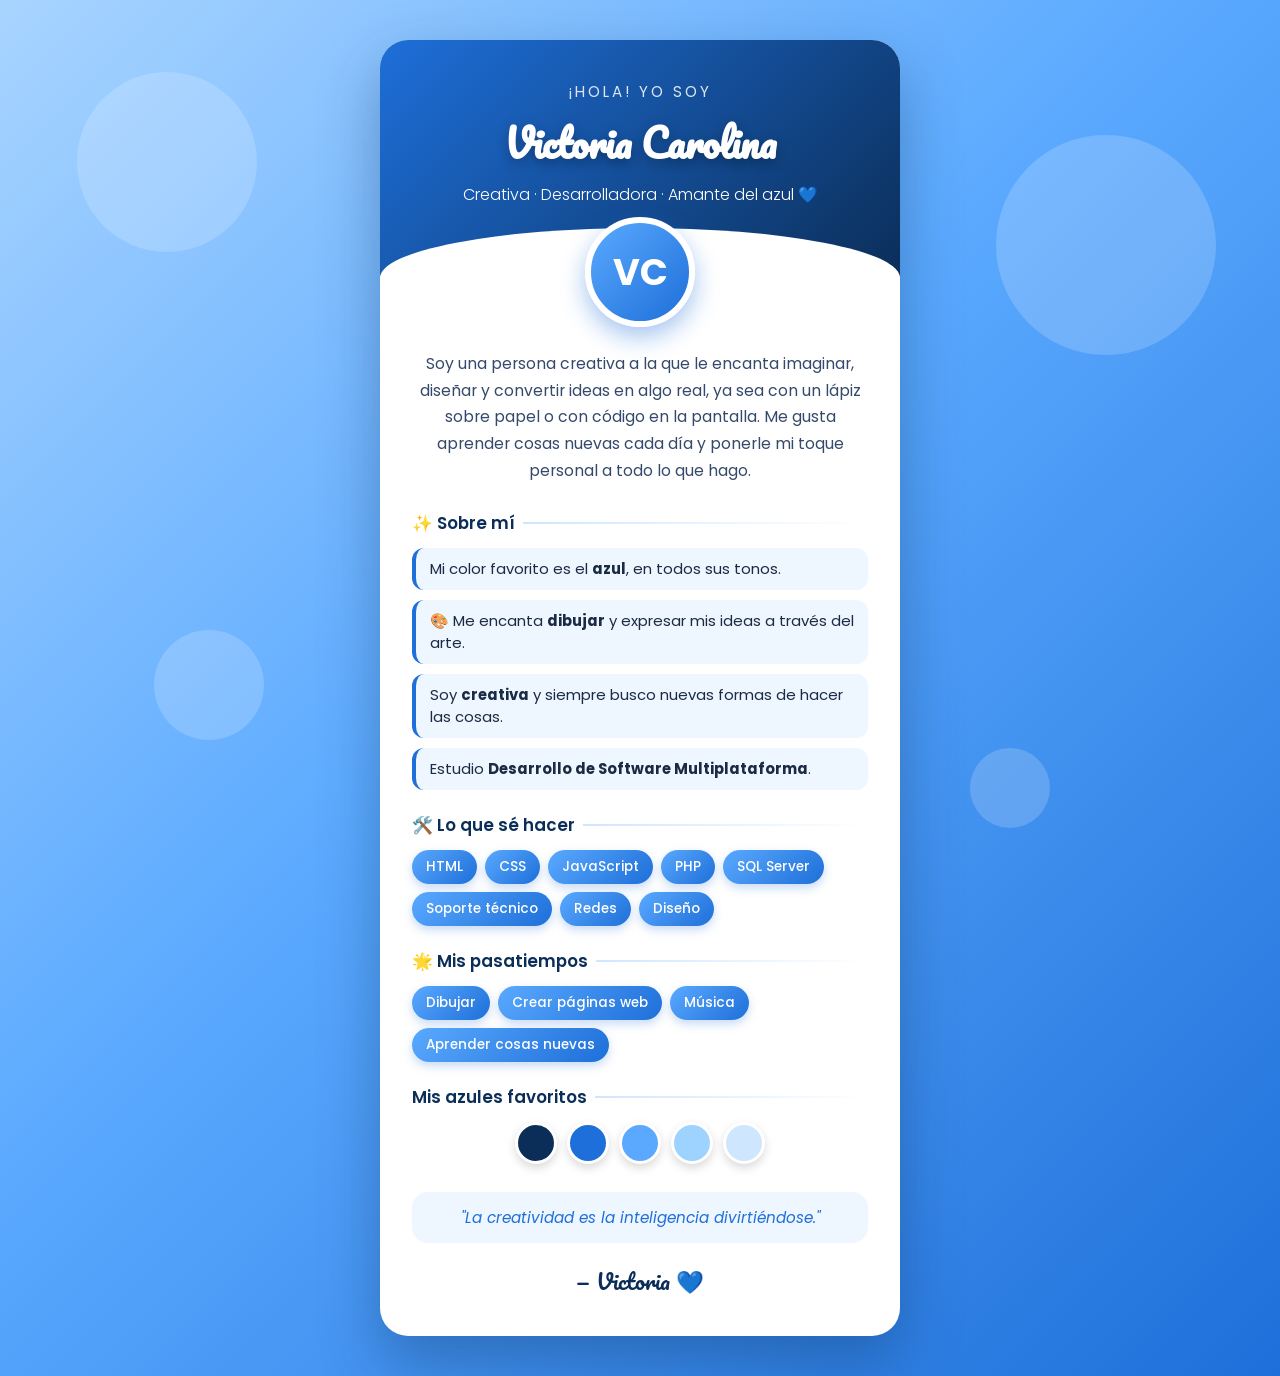
==== index.html @ 9b0907ff "modifique mi ruta" ====
<!DOCTYPE html>
<html lang="es">
<head>
  <meta charset="UTF-8">
  <meta name="viewport" content="width=device-width, initial-scale=1.0">
  <title>Carta de Presentación - Victoria Carolina</title>

  <!-- Fuentes de Google -->
  <link href="https://fonts.googleapis.com/css2?family=Poppins:wght@300;400;600;700&family=Pacifico&display=swap" rel="stylesheet">

  <!-- Hoja de estilos separada -->
  <link rel="stylesheet" href="style.css">
</head>
<body>

  <!-- Burbujas del fondo -->
  <div class="burbuja b1"></div>
  <div class="burbuja b2"></div>
  <div class="burbuja b3"></div>
  <div class="burbuja b4"></div>

  <!-- Card de presentación -->
  <div class="card">

    <div class="card-header">
      <p class="saludo">¡Hola! Yo soy</p>
      <h1 class="nombre">Victoria Carolina</h1>
      <p class="subtitulo">Creativa · Desarrolladora · Amante del azul 💙</p>
    </div>

    <div class="avatar">VC</div>

    <div class="card-body">

      <p class="presentacion">
        Soy una persona creativa a la que le encanta imaginar, diseñar y
        convertir ideas en algo real, ya sea con un lápiz sobre papel o con
        código en la pantalla. Me gusta aprender cosas nuevas cada día y
        ponerle mi toque personal a todo lo que hago.
      </p>

      <h2 class="seccion-titulo">✨ Sobre mí</h2>
      <ul class="lista">
        <li>Mi color favorito es el <strong>azul</strong>, en todos sus tonos.</li>
        <li>🎨 Me encanta <strong>dibujar</strong> y expresar mis ideas a través del arte.</li>
        <li>Soy <strong>creativa</strong> y siempre busco nuevas formas de hacer las cosas.</li>
        <li>Estudio <strong>Desarrollo de Software Multiplataforma</strong>.</li>
      </ul>

      <h2 class="seccion-titulo">🛠️ Lo que sé hacer</h2>
      <div class="chips">
        <span class="chip">HTML</span>
        <span class="chip">CSS</span>
        <span class="chip">JavaScript</span>
        <span class="chip">PHP</span>
        <span class="chip">SQL Server</span>
        <span class="chip">Soporte técnico</span>
        <span class="chip">Redes</span>
        <span class="chip">Diseño</span>
      </div>

      <h2 class="seccion-titulo">🌟 Mis pasatiempos</h2>
      <div class="chips">
        <span class="chip">Dibujar</span>
        <span class="chip">Crear páginas web</span>
        <span class="chip">Música</span>
        <span class="chip">Aprender cosas nuevas</span>
      </div>

      <h2 class="seccion-titulo"> Mis azules favoritos</h2>
      <div class="paleta">
        <div class="color c1" title="Azul marino"></div>
        <div class="color c2" title="Azul rey"></div>
        <div class="color c3" title="Azul cielo"></div>
        <div class="color c4" title="Azul bebé"></div>
        <div class="color c5" title="Azul hielo"></div>
      </div>

      <p class="frase">
        "La creatividad es la inteligencia divirtiéndose."
      </p>

      <p class="firma">— Victoria 💙</p>

    </div>
  </div>

</body>
</html>
---- style.css ----
/* ===== Colores (todos en tonos azules) ===== */
:root {
  --azul-oscuro: #0b2e59;
  --azul-medio: #1e6fd9;
  --azul-claro: #5aa9ff;
  --azul-cielo: #cfe6ff;
  --azul-hielo: #eef6ff;
  --blanco: #ffffff;
  --texto: #1b2b44;
}

* {
  margin: 0;
  padding: 0;
  box-sizing: border-box;
}

body {
  font-family: 'Poppins', sans-serif;
  min-height: 100vh;
  display: flex;
  justify-content: center;
  align-items: center;
  padding: 40px 16px;
  background: linear-gradient(135deg, #a8d4ff 0%, #5aa9ff 45%, #1e6fd9 100%);
  color: var(--texto);
  overflow-x: hidden;
  position: relative;
}

/* ===== Burbujas decorativas de fondo ===== */
.burbuja {
  position: fixed;
  border-radius: 50%;
  background: rgba(255, 255, 255, 0.18);
  animation: flotar 12s ease-in-out infinite;
  z-index: 0;
}
.b1 { width: 180px; height: 180px; top: 8%;  left: 6%;  }
.b2 { width: 110px; height: 110px; top: 70%; left: 12%; animation-delay: 2s; }
.b3 { width: 220px; height: 220px; top: 15%; right: 5%; animation-delay: 4s; }
.b4 { width: 80px;  height: 80px;  bottom: 8%; right: 18%; animation-delay: 6s; }

@keyframes flotar {
  0%, 100% { transform: translateY(0); }
  50%      { transform: translateY(-25px); }
}

/* ===== La card principal ===== */
.card {
  position: relative;
  z-index: 1;
  width: 100%;
  max-width: 520px;
  background: var(--blanco);
  border-radius: 28px;
  box-shadow: 0 25px 60px rgba(11, 46, 89, 0.35);
  overflow: hidden;
  animation: aparecer 0.9s ease-out;
}

@keyframes aparecer {
  from { opacity: 0; transform: translateY(40px) scale(0.96); }
  to   { opacity: 1; transform: translateY(0) scale(1); }
}

/* Encabezado azul con ola */
.card-header {
  background: linear-gradient(135deg, var(--azul-medio), var(--azul-oscuro));
  padding: 40px 24px 70px;
  text-align: center;
  color: var(--blanco);
  position: relative;
}

.card-header::after {
  content: "";
  position: absolute;
  bottom: -1px;
  left: 0;
  width: 100%;
  height: 50px;
  background: var(--blanco);
  border-radius: 50% 50% 0 0 / 100% 100% 0 0;
}

.saludo {
  font-size: 0.95rem;
  letter-spacing: 3px;
  text-transform: uppercase;
  opacity: 0.85;
}

.nombre {
  font-family: 'Pacifico', cursive;
  font-size: 2.4rem;
  margin-top: 6px;
  text-shadow: 0 4px 12px rgba(0, 0, 0, 0.25);
}

.subtitulo {
  margin-top: 6px;
  font-weight: 300;
  font-size: 1rem;
}

/* Avatar con iniciales */
.avatar {
  width: 110px;
  height: 110px;
  margin: -60px auto 0;
  position: relative;
  z-index: 2;
  border-radius: 50%;
  background: linear-gradient(135deg, var(--azul-claro), var(--azul-medio));
  border: 6px solid var(--blanco);
  box-shadow: 0 10px 25px rgba(30, 111, 217, 0.4);
  display: flex;
  justify-content: center;
  align-items: center;
  font-size: 2.3rem;
  font-weight: 700;
  color: var(--blanco);
}

/* Cuerpo de la card */
.card-body {
  padding: 24px 32px 36px;
}

.presentacion {
  text-align: center;
  line-height: 1.7;
  font-size: 0.98rem;
  color: #34496b;
  margin-bottom: 26px;
}

.seccion-titulo {
  font-size: 1.05rem;
  font-weight: 600;
  color: var(--azul-oscuro);
  margin: 22px 0 12px;
  display: flex;
  align-items: center;
  gap: 8px;
}

.seccion-titulo::after {
  content: "";
  flex: 1;
  height: 2px;
  background: linear-gradient(90deg, var(--azul-cielo), transparent);
}

/* Lista "Sobre mí" */
.lista {
  list-style: none;
  display: grid;
  gap: 10px;
}

.lista li {
  background: var(--azul-hielo);
  border-left: 4px solid var(--azul-medio);
  padding: 10px 14px;
  border-radius: 12px;
  font-size: 0.93rem;
  transition: transform 0.25s, background 0.25s;
}

.lista li:hover {
  transform: translateX(6px);
  background: var(--azul-cielo);
}

/* Etiquetas (chips) */
.chips {
  display: flex;
  flex-wrap: wrap;
  gap: 8px;
}

.chip {
  background: linear-gradient(135deg, var(--azul-claro), var(--azul-medio));
  color: var(--blanco);
  padding: 7px 14px;
  border-radius: 50px;
  font-size: 0.85rem;
  font-weight: 500;
  box-shadow: 0 4px 10px rgba(30, 111, 217, 0.25);
  transition: transform 0.2s;
}

.chip:hover {
  transform: translateY(-3px) scale(1.05);
}

/* Paleta de azules favoritos */
.paleta {
  display: flex;
  gap: 10px;
  justify-content: center;
  margin-top: 6px;
}

.color {
  width: 42px;
  height: 42px;
  border-radius: 50%;
  border: 3px solid var(--blanco);
  box-shadow: 0 4px 10px rgba(0, 0, 0, 0.15);
  transition: transform 0.25s;
}

.color:hover { transform: scale(1.2) rotate(10deg); }

/* Colores de la paleta (antes estaban en el HTML con style="") */
.c1 { background: #0b2e59; }
.c2 { background: #1e6fd9; }
.c3 { background: #5aa9ff; }
.c4 { background: #9fd3ff; }
.c5 { background: #cfe6ff; }

/* Frase final */
.frase {
  margin-top: 28px;
  text-align: center;
  font-style: italic;
  color: var(--azul-medio);
  font-size: 0.95rem;
  background: var(--azul-hielo);
  padding: 14px;
  border-radius: 16px;
}

.firma {
  text-align: center;
  margin-top: 18px;
  font-family: 'Pacifico', cursive;
  font-size: 1.4rem;
  color: var(--azul-oscuro);
}

/* Ajuste para celular */
@media (max-width: 480px) {
  .nombre { font-size: 1.9rem; }
  .card-body { padding: 20px 20px 28px; }
}
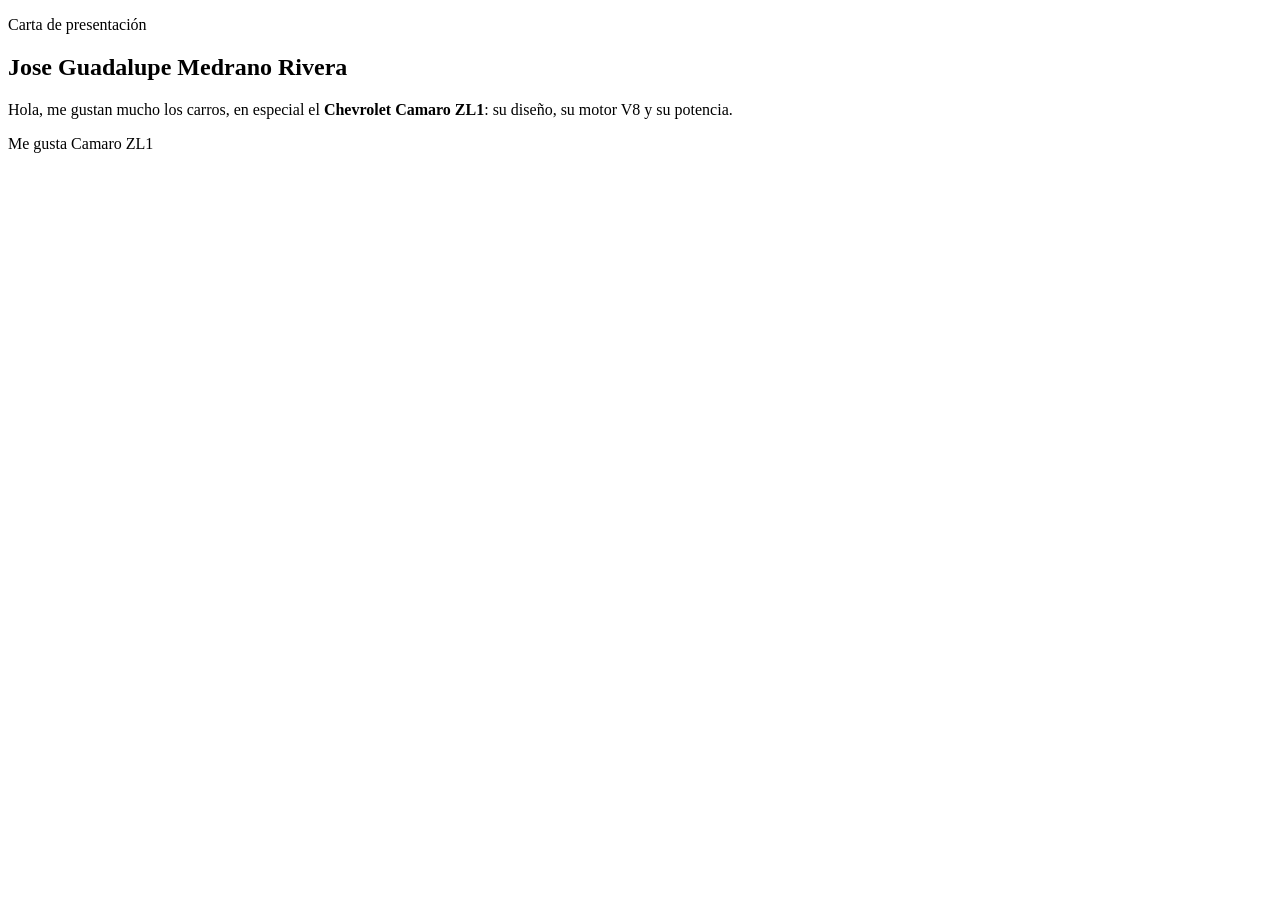
==== commit 990785c5: "agrege el index" ====
--- a/index.html
+++ b/index.html
@@ -3,87 +3,25 @@
 <head>
   <meta charset="UTF-8">
   <meta name="viewport" content="width=device-width, initial-scale=1.0">
-  <title>Carta de Presentación - Victoria Carolina</title>
-
-  <!-- Fuentes de Google -->
-  <link href="https://fonts.googleapis.com/css2?family=Poppins:wght@300;400;600;700&family=Pacifico&display=swap" rel="stylesheet">
-
-  <!-- Hoja de estilos separada -->
-  <link rel="stylesheet" href="style.css">
+  <title>Jose Guadalupe Medrano Rivera</title>
 </head>
 <body>
 
-  <!-- Burbujas del fondo -->
-  <div class="burbuja b1"></div>
-  <div class="burbuja b2"></div>
-  <div class="burbuja b3"></div>
-  <div class="burbuja b4"></div>
-
-  <!-- Card de presentación -->
-  <div class="card">
-
-    <div class="card-header">
-      <p class="saludo">¡Hola! Yo soy</p>
-      <h1 class="nombre">Victoria Carolina</h1>
-      <p class="subtitulo">Creativa · Desarrolladora · Amante del azul 💙</p>
-    </div>
-
-    <div class="avatar">VC</div>
-
-    <div class="card-body">
-
-      <p class="presentacion">
-        Soy una persona creativa a la que le encanta imaginar, diseñar y
-        convertir ideas en algo real, ya sea con un lápiz sobre papel o con
-        código en la pantalla. Me gusta aprender cosas nuevas cada día y
-        ponerle mi toque personal a todo lo que hago.
+  <article class="card">
+    <div class="card__body">
+      <p class="card__tag">Carta de presentación</p>
+      <h1 class="card__name">Jose Guadalupe Medrano Rivera</h1>
+      <p class="card__text">
+        Hola, me gustan mucho los carros, en especial el
+        <strong>Chevrolet Camaro ZL1</strong>: su diseño, su motor V8 y su potencia.
       </p>
 
-      <h2 class="seccion-titulo">✨ Sobre mí</h2>
-      <ul class="lista">
-        <li>Mi color favorito es el <strong>azul</strong>, en todos sus tonos.</li>
-        <li>🎨 Me encanta <strong>dibujar</strong> y expresar mis ideas a través del arte.</li>
-        <li>Soy <strong>creativa</strong> y siempre busco nuevas formas de hacer las cosas.</li>
-        <li>Estudio <strong>Desarrollo de Software Multiplataforma</strong>.</li>
-      </ul>
-
-      <h2 class="seccion-titulo">🛠️ Lo que sé hacer</h2>
-      <div class="chips">
-        <span class="chip">HTML</span>
-        <span class="chip">CSS</span>
-        <span class="chip">JavaScript</span>
-        <span class="chip">PHP</span>
-        <span class="chip">SQL Server</span>
-        <span class="chip">Soporte técnico</span>
-        <span class="chip">Redes</span>
-        <span class="chip">Diseño</span>
+      <div class="card__footer">
+        <span>Me gusta</span>
+        <span>Camaro ZL1</span>
       </div>
-
-      <h2 class="seccion-titulo">🌟 Mis pasatiempos</h2>
-      <div class="chips">
-        <span class="chip">Dibujar</span>
-        <span class="chip">Crear páginas web</span>
-        <span class="chip">Música</span>
-        <span class="chip">Aprender cosas nuevas</span>
-      </div>
-
-      <h2 class="seccion-titulo"> Mis azules favoritos</h2>
-      <div class="paleta">
-        <div class="color c1" title="Azul marino"></div>
-        <div class="color c2" title="Azul rey"></div>
-        <div class="color c3" title="Azul cielo"></div>
-        <div class="color c4" title="Azul bebé"></div>
-        <div class="color c5" title="Azul hielo"></div>
-      </div>
-
-      <p class="frase">
-        "La creatividad es la inteligencia divirtiéndose."
-      </p>
-
-      <p class="firma">— Victoria 💙</p>
-
     </div>
-  </div>
+  </article>
 
 </body>
-</html>+</html>
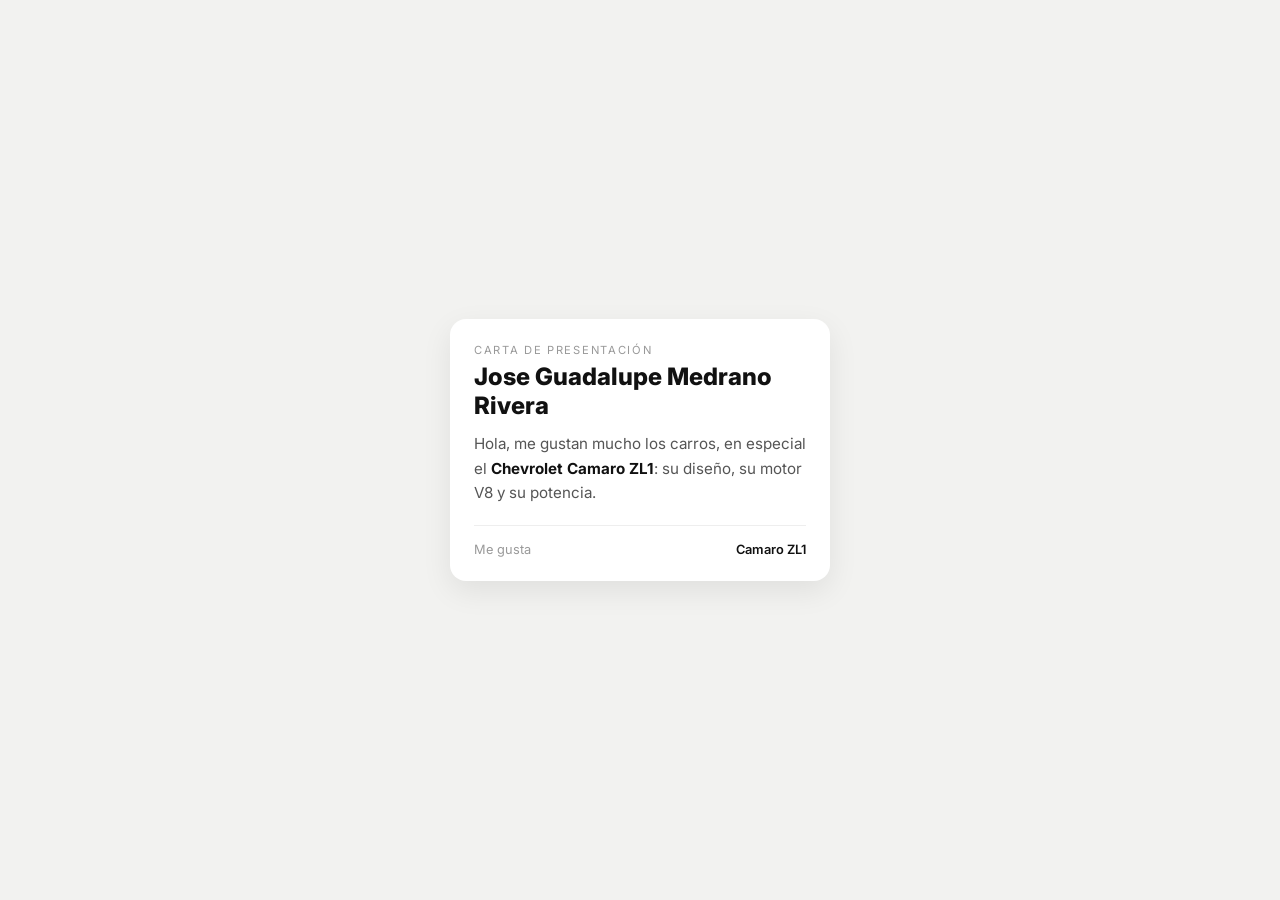
==== commit 78bd1131: "agregue el css" ====
--- a/index.html
+++ b/index.html
@@ -4,6 +4,8 @@
   <meta charset="UTF-8">
   <meta name="viewport" content="width=device-width, initial-scale=1.0">
   <title>Jose Guadalupe Medrano Rivera</title>
+  <link href="https://fonts.googleapis.com/css2?family=Inter:wght@400;600;800&display=swap" rel="stylesheet">
+  <link rel="stylesheet" href="styles.css">
 </head>
 <body>
 
--- a/styles.css
+++ b/styles.css
@@ -0,0 +1,59 @@
+* { box-sizing: border-box; margin: 0; padding: 0; }
+
+body {
+  min-height: 100vh;
+  display: grid;
+  place-items: center;
+  padding: 24px;
+  background: #f2f2f0;
+  font-family: "Inter", system-ui, sans-serif;
+  color: #111;
+}
+
+.card {
+  width: 100%;
+  max-width: 380px;
+  background: #fff;
+  border-radius: 16px;
+  overflow: hidden;
+  box-shadow: 0 10px 30px rgb(0 0 0 / .08);
+}
+
+.card__body { padding: 24px; }
+
+.card__tag {
+  font-size: .7rem;
+  letter-spacing: .15em;
+  text-transform: uppercase;
+  color: #999;
+}
+
+.card__name {
+  font-size: 1.5rem;
+  font-weight: 800;
+  line-height: 1.2;
+  margin: 6px 0 12px;
+}
+
+.card__text {
+  font-size: .95rem;
+  color: #555;
+  line-height: 1.6;
+}
+
+.card__text strong { color: #111; }
+
+.card__footer {
+  margin-top: 20px;
+  padding-top: 16px;
+  border-top: 1px solid #eee;
+  display: flex;
+  justify-content: space-between;
+  font-size: .8rem;
+  color: #999;
+}
+
+.card__footer span:last-child {
+  color: #111;
+  font-weight: 600;
+}
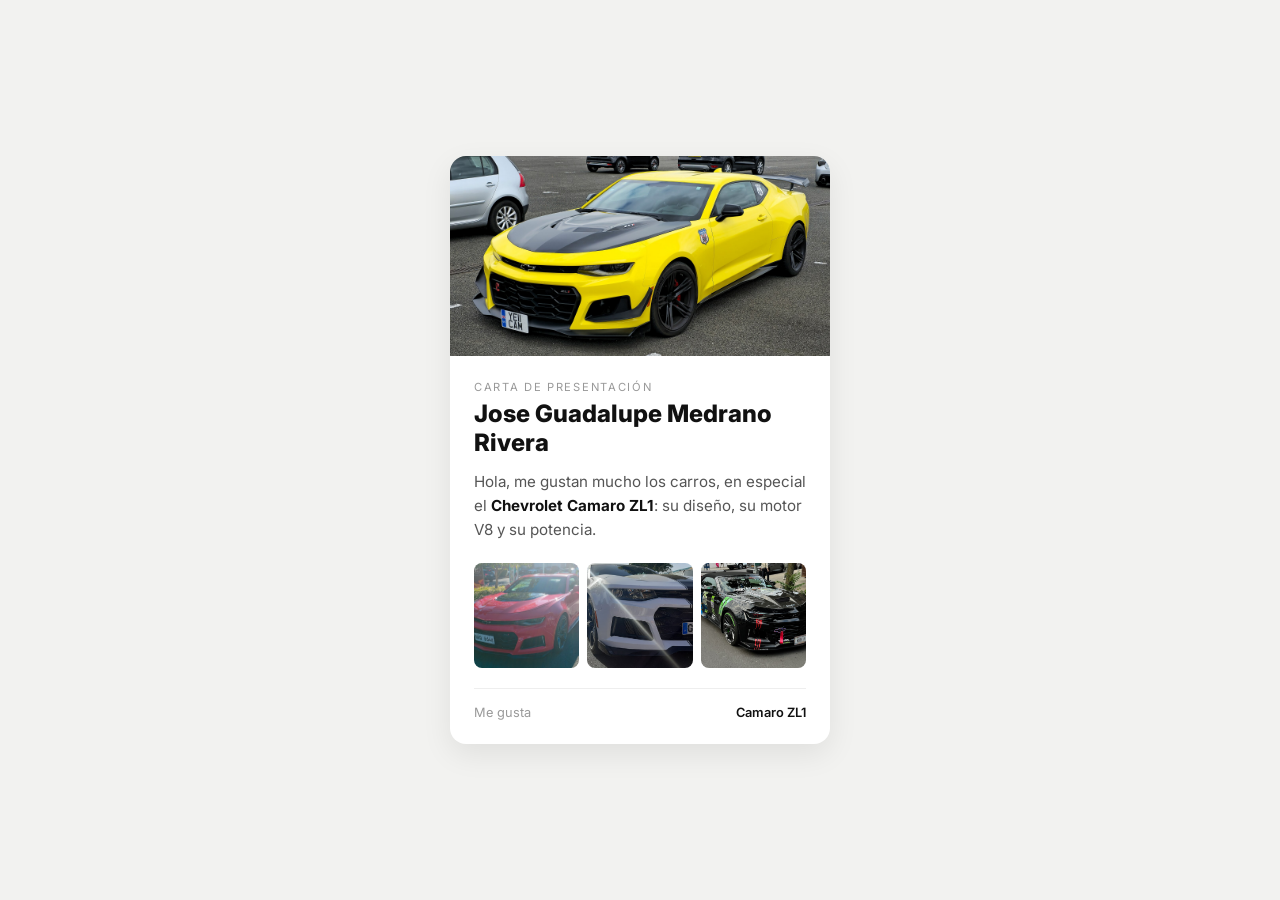
==== commit 1f94e1a3: "agregue las imagenes" ====
--- a/index.html
+++ b/index.html
@@ -10,6 +10,8 @@
 <body>
 
   <article class="card">
+    <img class="card__cover" src="assets/img/zl1-amarillo.jpg" alt="Chevrolet Camaro ZL1 amarillo">
+
     <div class="card__body">
       <p class="card__tag">Carta de presentación</p>
       <h1 class="card__name">Jose Guadalupe Medrano Rivera</h1>
@@ -17,6 +19,12 @@
         Hola, me gustan mucho los carros, en especial el
         <strong>Chevrolet Camaro ZL1</strong>: su diseño, su motor V8 y su potencia.
       </p>
+
+      <div class="card__likes">
+        <img src="assets/img/zl1-rojo.jpg" alt="Camaro ZL1 rojo">
+        <img src="assets/img/zl1-blanco.jpg" alt="Camaro ZL1 blanco">
+        <img src="assets/img/zl1-negro-frente.jpg" alt="Camaro ZL1 negro">
+      </div>
 
       <div class="card__footer">
         <span>Me gusta</span>
--- a/styles.css
+++ b/styles.css
@@ -17,6 +17,13 @@
   border-radius: 16px;
   overflow: hidden;
   box-shadow: 0 10px 30px rgb(0 0 0 / .08);
+}
+
+.card__cover {
+  width: 100%;
+  height: 200px;
+  object-fit: cover;
+  display: block;
 }
 
 .card__body { padding: 24px; }
@@ -43,6 +50,21 @@
 
 .card__text strong { color: #111; }
 
+.card__likes {
+  display: grid;
+  grid-template-columns: repeat(3, 1fr);
+  gap: 8px;
+  margin-top: 20px;
+}
+
+.card__likes img {
+  width: 100%;
+  aspect-ratio: 1;
+  object-fit: cover;
+  border-radius: 8px;
+  display: block;
+}
+
 .card__footer {
   margin-top: 20px;
   padding-top: 16px;
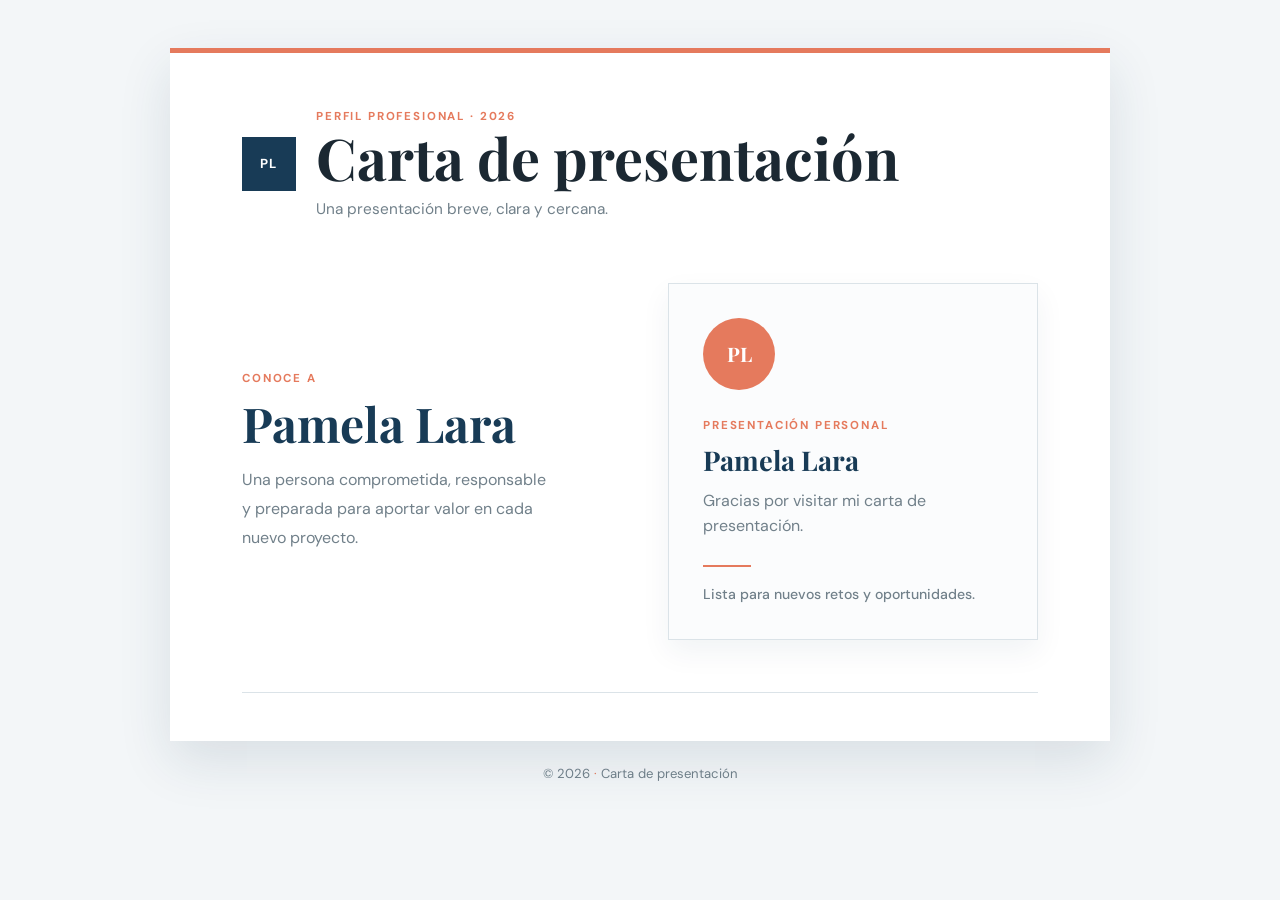
==== commit b4a04089: "Agrego mi trabajo de Carta Presentacion" ====
--- a/index.html
+++ b/index.html
@@ -1,37 +1,48 @@
 <!DOCTYPE html>
 <html lang="es">
 <head>
-  <meta charset="UTF-8">
-  <meta name="viewport" content="width=device-width, initial-scale=1.0">
-  <title>Jose Guadalupe Medrano Rivera</title>
-  <link href="https://fonts.googleapis.com/css2?family=Inter:wght@400;600;800&display=swap" rel="stylesheet">
-  <link rel="stylesheet" href="styles.css">
+<meta charset="UTF-8">
+<meta name="viewport" content="width=device-width, initial-scale=1.0">
+<title>Carta de Presentación</title>
+<link rel="stylesheet" href="style.css">
 </head>
 <body>
 
-  <article class="card">
-    <img class="card__cover" src="assets/img/zl1-amarillo.jpg" alt="Chevrolet Camaro ZL1 amarillo">
+  <main class="page-shell">
+    <header class="hero">
+      <div class="hero-mark">PL</div>
+      <div>
+        <p class="eyebrow">Perfil profesional · 2026</p>
+        <h1>Carta de presentación</h1>
+        <p class="hero-copy">Una presentación breve, clara y cercana.</p>
+      </div>
+    </header>
 
-    <div class="card__body">
-      <p class="card__tag">Carta de presentación</p>
-      <h1 class="card__name">Jose Guadalupe Medrano Rivera</h1>
-      <p class="card__text">
-        Hola, me gustan mucho los carros, en especial el
-        <strong>Chevrolet Camaro ZL1</strong>: su diseño, su motor V8 y su potencia.
-      </p>
-
-      <div class="card__likes">
-        <img src="assets/img/zl1-rojo.jpg" alt="Camaro ZL1 rojo">
-        <img src="assets/img/zl1-blanco.jpg" alt="Camaro ZL1 blanco">
-        <img src="assets/img/zl1-negro-frente.jpg" alt="Camaro ZL1 negro">
+    <section class="presentation" aria-labelledby="profile-title">
+      <div class="presentation-intro">
+        <p class="section-label">Conoce a</p>
+        <h2 id="profile-title">Pamela Lara</h2>
+        <p class="intro-copy">Una persona comprometida, responsable y preparada para aportar valor en cada nuevo proyecto.</p>
       </div>
 
-      <div class="card__footer">
-        <span>Me gusta</span>
-        <span>Camaro ZL1</span>
-      </div>
-    </div>
-  </article>
+      <article class="card">
+        <div class="card-avatar"><span>PL</span></div>
+        <div class="card-details">
+          <p class="card-kicker">Presentación personal</p>
+          <h3 class="card-name">Pamela Lara</h3>
+          <p class="card-description">Gracias por visitar mi carta de presentación.</p>
+        </div>
+        <div class="card-line" aria-hidden="true"></div>
+        <p class="card-note">Lista para nuevos retos y oportunidades.</p>
+      </article>
+    </section>
+
+    <div class="accent-rule" aria-hidden="true"></div>
+  </main>
+
+  <footer class="footer">
+    <p>&copy; 2026 <span>·</span> Carta de presentación</p>
+  </footer>
 
 </body>
-</html>
+</html>
--- a/style.css
+++ b/style.css
@@ -0,0 +1,194 @@
+@import url('https://fonts.googleapis.com/css2?family=DM+Sans:wght@400;500;600;700&family=Playfair+Display:wght@600;700&display=swap');
+
+:root {
+  --bg: #f3f6f8;
+  --paper: #ffffff;
+  --ink: #1b2832;
+  --muted: #71808a;
+  --navy: #183b56;
+  --coral: #e57a5d;
+  --line: #dbe3e8;
+  --shadow: rgba(24, 59, 86, 0.12);
+}
+
+* {
+  margin: 0;
+  padding: 0;
+  box-sizing: border-box;
+}
+
+body {
+  min-height: 100vh;
+  font-family: 'DM Sans', sans-serif;
+  background: var(--bg);
+  color: var(--ink);
+  display: flex;
+  flex-direction: column;
+  align-items: center;
+  padding: 48px 24px 32px;
+  position: relative;
+  overflow-x: hidden;
+}
+
+.page-shell {
+  width: min(100%, 940px);
+  padding: 56px 72px 48px;
+  background: var(--paper);
+  border-top: 5px solid var(--coral);
+  box-shadow: 0 20px 50px var(--shadow);
+  animation: appear 0.7s ease both;
+}
+
+.hero {
+  display: flex;
+  align-items: center;
+  gap: 20px;
+  margin-bottom: 64px;
+}
+
+.hero-mark {
+  width: 54px;
+  height: 54px;
+  flex: 0 0 54px;
+  display: grid;
+  place-items: center;
+  background: var(--navy);
+  color: #fff;
+  font-size: 0.82rem;
+  font-weight: 700;
+  letter-spacing: 0.08em;
+}
+
+.hero h1 {
+  margin-top: 5px;
+  color: var(--ink);
+  font-family: 'Playfair Display', Georgia, serif;
+  font-size: clamp(2.1rem, 5vw, 3.6rem);
+  line-height: 1;
+}
+
+.eyebrow, .section-label, .card-kicker {
+  color: var(--coral);
+  font-size: 0.72rem;
+  font-weight: 700;
+  letter-spacing: 0.16em;
+  text-transform: uppercase;
+}
+
+.hero-copy {
+  margin-top: 12px;
+  color: var(--muted);
+  font-size: 0.96rem;
+}
+
+.presentation {
+  display: grid;
+  grid-template-columns: 1fr 1fr;
+  gap: 56px;
+  align-items: center;
+}
+
+.presentation-intro h2 {
+  margin: 12px 0 18px;
+  color: var(--navy);
+  font-family: 'Playfair Display', Georgia, serif;
+  font-size: clamp(2rem, 4vw, 3rem);
+  line-height: 1.05;
+}
+
+.intro-copy {
+  max-width: 310px;
+  color: var(--muted);
+  font-size: 1rem;
+  line-height: 1.8;
+}
+
+.card {
+  position: relative;
+  padding: 34px;
+  border: 1px solid var(--line);
+  background: #fbfcfd;
+  box-shadow: 0 12px 28px rgba(24, 59, 86, 0.06);
+  animation: appear 0.7s 0.12s ease both;
+}
+
+.card:hover {
+  transform: translateY(-3px);
+  box-shadow: 0 16px 32px rgba(24, 59, 86, 0.11);
+}
+
+.card-avatar {
+  width: 72px;
+  height: 72px;
+  margin-bottom: 28px;
+  border-radius: 50%;
+  color: #fff;
+  display: flex;
+  align-items: center;
+  justify-content: center;
+  background: var(--coral);
+  font-family: 'Playfair Display', Georgia, serif;
+  font-size: 1.25rem;
+  font-weight: 700;
+}
+
+.card-name {
+  margin: 9px 0 10px;
+  color: var(--navy);
+  font-family: 'Playfair Display', Georgia, serif;
+  font-size: 1.7rem;
+}
+
+.card-description, .card-note {
+  color: var(--muted);
+  line-height: 1.6;
+}
+
+.card-line {
+  width: 48px;
+  height: 2px;
+  margin: 26px 0 16px;
+  background: var(--coral);
+}
+
+.card-note {
+  font-size: 0.88rem;
+  font-weight: 500;
+}
+
+.footer {
+  margin-top: 24px;
+  color: var(--muted);
+  font-size: 0.82rem;
+  text-align: center;
+}
+
+.footer span { color: var(--coral); }
+
+.accent-rule {
+  width: 100%;
+  height: 1px;
+  margin-top: 52px;
+  background: var(--line);
+}
+
+@keyframes appear {
+  from { opacity: 0; transform: translateY(12px); }
+  to { opacity: 1; transform: translateY(0); }
+}
+
+@media (max-width: 480px) {
+  body { padding: 20px 14px 24px; }
+
+  .page-shell { padding: 38px 24px 32px; }
+
+  .hero { align-items: flex-start; margin-bottom: 48px; }
+
+  .hero-mark { width: 44px; height: 44px; flex-basis: 44px; }
+
+  .presentation { grid-template-columns: 1fr; gap: 34px; }
+
+  .card { padding: 28px; }
+
+  .accent-rule { margin-top: 38px; }
+}
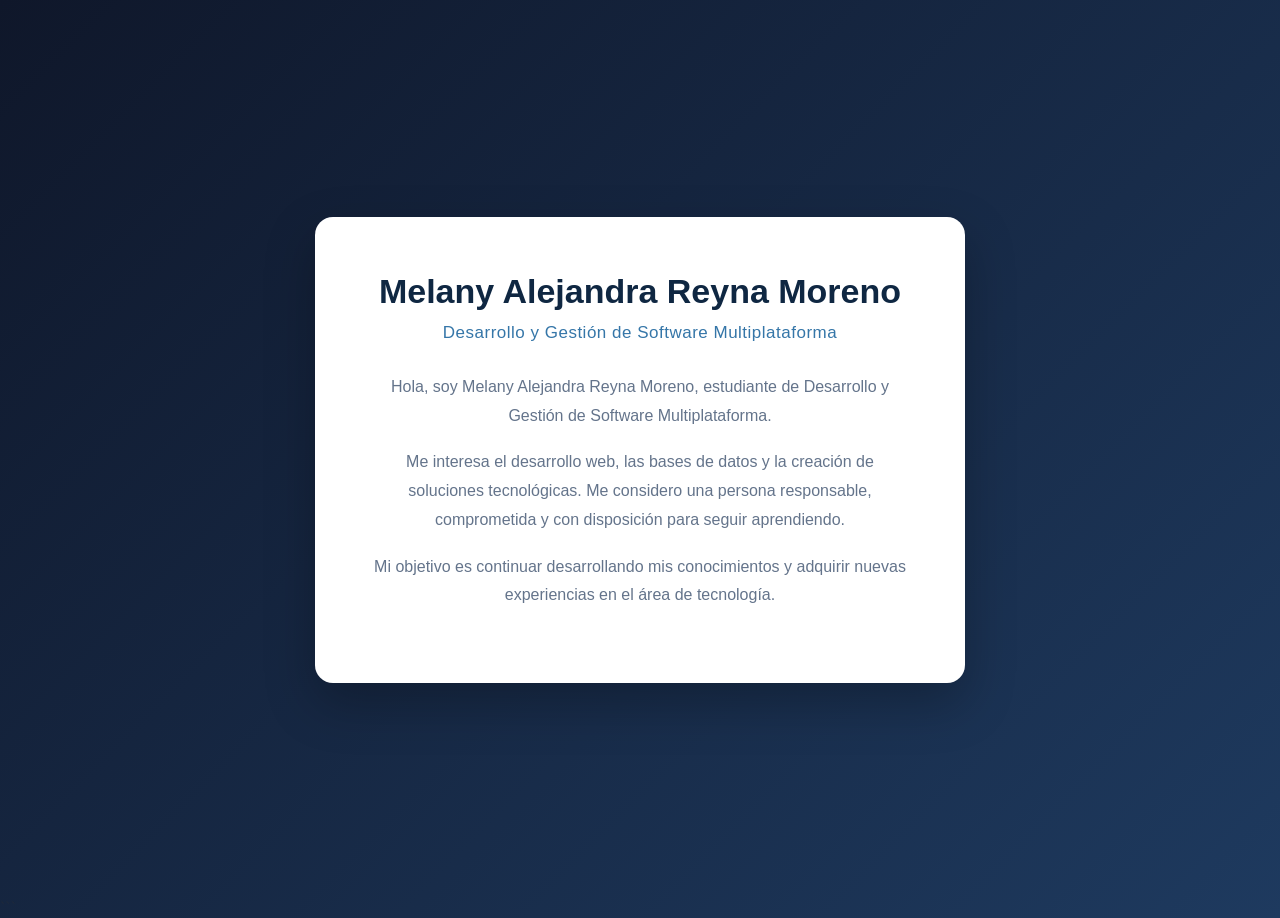
==== commit 2b6cd09b: "Mi carta de presentacion" ====
--- a/index.html
+++ b/index.html
@@ -1,48 +1,42 @@
 <!DOCTYPE html>
 <html lang="es">
+
 <head>
-<meta charset="UTF-8">
-<meta name="viewport" content="width=device-width, initial-scale=1.0">
-<title>Carta de Presentación</title>
-<link rel="stylesheet" href="style.css">
+    <meta charset="UTF-8">
+    <meta name="viewport" content="width=device-width, initial-scale=1.0">
+    <title>Melany Alejandra Reyna Moreno</title>
+    <link rel="stylesheet" href="styles.css">
 </head>
+
 <body>
 
-  <main class="page-shell">
-    <header class="hero">
-      <div class="hero-mark">PL</div>
-      <div>
-        <p class="eyebrow">Perfil profesional · 2026</p>
-        <h1>Carta de presentación</h1>
-        <p class="hero-copy">Una presentación breve, clara y cercana.</p>
-      </div>
-    </header>
+    <div class="contenedor">
 
-    <section class="presentation" aria-labelledby="profile-title">
-      <div class="presentation-intro">
-        <p class="section-label">Conoce a</p>
-        <h2 id="profile-title">Pamela Lara</h2>
-        <p class="intro-copy">Una persona comprometida, responsable y preparada para aportar valor en cada nuevo proyecto.</p>
-      </div>
+        <div class="perfil">
+            <h1>Melany Alejandra Reyna Moreno</h1>
+            <h2>Desarrollo y Gestión de Software Multiplataforma</h2>
 
-      <article class="card">
-        <div class="card-avatar"><span>PL</span></div>
-        <div class="card-details">
-          <p class="card-kicker">Presentación personal</p>
-          <h3 class="card-name">Pamela Lara</h3>
-          <p class="card-description">Gracias por visitar mi carta de presentación.</p>
+            <p>
+                Hola, soy Melany Alejandra Reyna Moreno, estudiante de
+                Desarrollo y Gestión de Software Multiplataforma.
+            </p>
+
+            <p>
+                Me interesa el desarrollo web, las bases de datos y la
+                creación de soluciones tecnológicas. Me considero una
+                persona responsable, comprometida y con disposición para
+                seguir aprendiendo.
+            </p>
+
+            <p>
+                Mi objetivo es continuar desarrollando mis conocimientos
+                y adquirir nuevas experiencias en el área de tecnología.
+            </p>
+
         </div>
-        <div class="card-line" aria-hidden="true"></div>
-        <p class="card-note">Lista para nuevos retos y oportunidades.</p>
-      </article>
-    </section>
 
-    <div class="accent-rule" aria-hidden="true"></div>
-  </main>
-
-  <footer class="footer">
-    <p>&copy; 2026 <span>·</span> Carta de presentación</p>
-  </footer>
+    </div>
 
 </body>
-</html>+</html>
+```
--- a/styles.css
+++ b/styles.css
@@ -0,0 +1,101 @@
+* {
+    margin: 0;
+    padding: 0;
+    box-sizing: border-box;
+}
+
+body {
+    font-family: "Segoe UI", Arial, sans-serif;
+    background: linear-gradient(135deg, #0f172a, #1e3a5f);
+    color: #1e293b;
+    min-height: 100vh;
+}
+
+.contenedor {
+    min-height: 100vh;
+    display: flex;
+    justify-content: center;
+    align-items: center;
+    padding: 30px;
+}
+
+.perfil {
+    width: 100%;
+    max-width: 650px;
+    background: #ffffff;
+    padding: 55px;
+    text-align: center;
+    border-radius: 18px;
+    box-shadow: 0 20px 50px rgba(0, 0, 0, 0.25);
+}
+
+h1 {
+    font-size: 34px;
+    font-weight: 700;
+    color: #0f2742;
+    margin-bottom: 12px;
+}
+
+h2 {
+    font-size: 17px;
+    font-weight: 500;
+    color: #3576a8;
+    margin-bottom: 30px;
+    letter-spacing: 0.5px;
+}
+
+p {
+    color: #64748b;
+    font-size: 16px;
+    line-height: 1.8;
+    margin-bottom: 18px;
+}
+
+a {
+    display: inline-block;
+    margin-top: 15px;
+    padding: 13px 30px;
+
+    background: #173b63;
+    color: #ffffff;
+
+    text-decoration: none;
+    font-size: 15px;
+    font-weight: 600;
+
+    border-radius: 8px;
+
+    transition: all 0.3s ease;
+}
+
+a:hover {
+    background: #3576a8;
+    transform: translateY(-2px);
+    box-shadow: 0 8px 20px rgba(23, 59, 99, 0.25);
+}
+
+
+/* Adaptación para celular */
+
+@media (max-width: 600px) {
+
+    .contenedor {
+        padding: 20px;
+    }
+
+    .perfil {
+        padding: 35px 25px;
+    }
+
+    h1 {
+        font-size: 27px;
+    }
+
+    h2 {
+        font-size: 15px;
+    }
+
+    p {
+        font-size: 15px;
+    }
+}
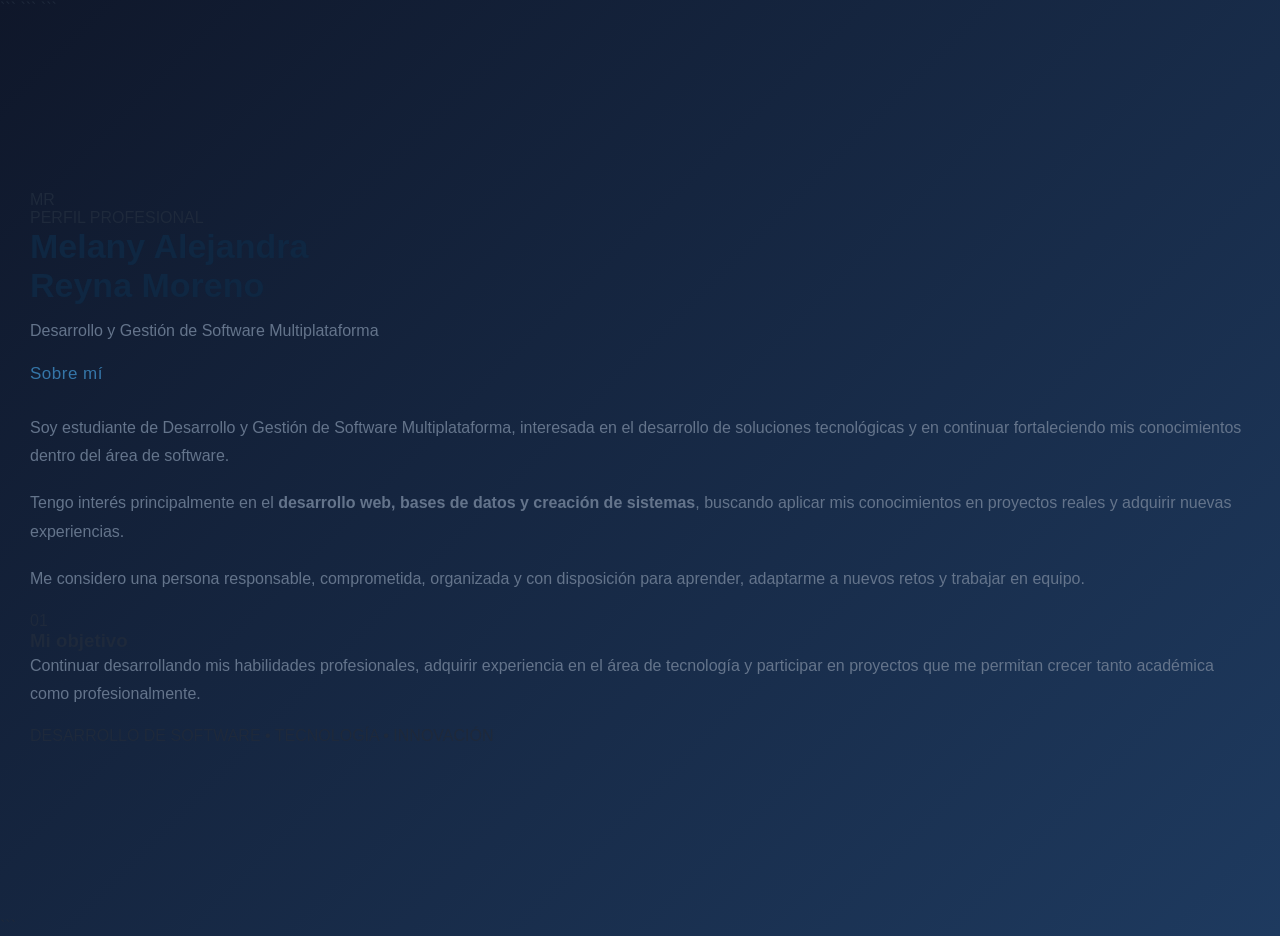
==== commit c0344b38: "mi presentacion nueva" ====
--- a/index.html
+++ b/index.html
@@ -1,42 +1,116 @@
 <!DOCTYPE html>
+
 <html lang="es">
 
 <head>
     <meta charset="UTF-8">
     <meta name="viewport" content="width=device-width, initial-scale=1.0">
-    <title>Melany Alejandra Reyna Moreno</title>
-    <link rel="stylesheet" href="styles.css">
+
+```
+<title>Melany Alejandra Reyna Moreno | Perfil</title>
+
+<link rel="stylesheet" href="styles.css">
+```
+
 </head>
 
 <body>
 
-    <div class="contenedor">
+```
+<main class="contenedor">
 
-        <div class="perfil">
-            <h1>Melany Alejandra Reyna Moreno</h1>
-            <h2>Desarrollo y Gestión de Software Multiplataforma</h2>
+    <section class="tarjeta">
+
+        <header class="encabezado">
+
+            <div class="iniciales">
+                MR
+            </div>
+
+            <div>
+                <span class="etiqueta">PERFIL PROFESIONAL</span>
+
+                <h1>
+                    Melany Alejandra<br>
+                    <span>Reyna Moreno</span>
+                </h1>
+
+                <p class="profesion">
+                    Desarrollo y Gestión de Software Multiplataforma
+                </p>
+            </div>
+
+        </header>
+
+
+        <div class="linea"></div>
+
+
+        <section class="contenido">
+
+            <h2>Sobre mí</h2>
 
             <p>
-                Hola, soy Melany Alejandra Reyna Moreno, estudiante de
-                Desarrollo y Gestión de Software Multiplataforma.
+                Soy estudiante de Desarrollo y Gestión de Software
+                Multiplataforma, interesada en el desarrollo de
+                soluciones tecnológicas y en continuar fortaleciendo
+                mis conocimientos dentro del área de software.
             </p>
 
             <p>
-                Me interesa el desarrollo web, las bases de datos y la
-                creación de soluciones tecnológicas. Me considero una
-                persona responsable, comprometida y con disposición para
-                seguir aprendiendo.
+                Tengo interés principalmente en el
+                <strong>desarrollo web, bases de datos y creación
+                de sistemas</strong>, buscando aplicar mis conocimientos
+                en proyectos reales y adquirir nuevas experiencias.
             </p>
 
             <p>
-                Mi objetivo es continuar desarrollando mis conocimientos
-                y adquirir nuevas experiencias en el área de tecnología.
+                Me considero una persona responsable, comprometida,
+                organizada y con disposición para aprender, adaptarme
+                a nuevos retos y trabajar en equipo.
             </p>
 
-        </div>
 
-    </div>
+            <div class="objetivo">
+
+                <span class="numero">01</span>
+
+                <div>
+                    <h3>Mi objetivo</h3>
+
+                    <p>
+                        Continuar desarrollando mis habilidades
+                        profesionales, adquirir experiencia en el
+                        área de tecnología y participar en proyectos
+                        que me permitan crecer tanto académica como
+                        profesionalmente.
+                    </p>
+                </div>
+
+            </div>
+
+        </section>
+
+
+        <footer>
+
+            <span>DESARROLLO DE SOFTWARE</span>
+
+            <span class="punto">•</span>
+
+            <span>TECNOLOGÍA</span>
+
+            <span class="punto">•</span>
+
+            <span>INNOVACIÓN</span>
+
+        </footer>
+
+    </section>
+
+</main>
+```
 
 </body>
+
 </html>
-```
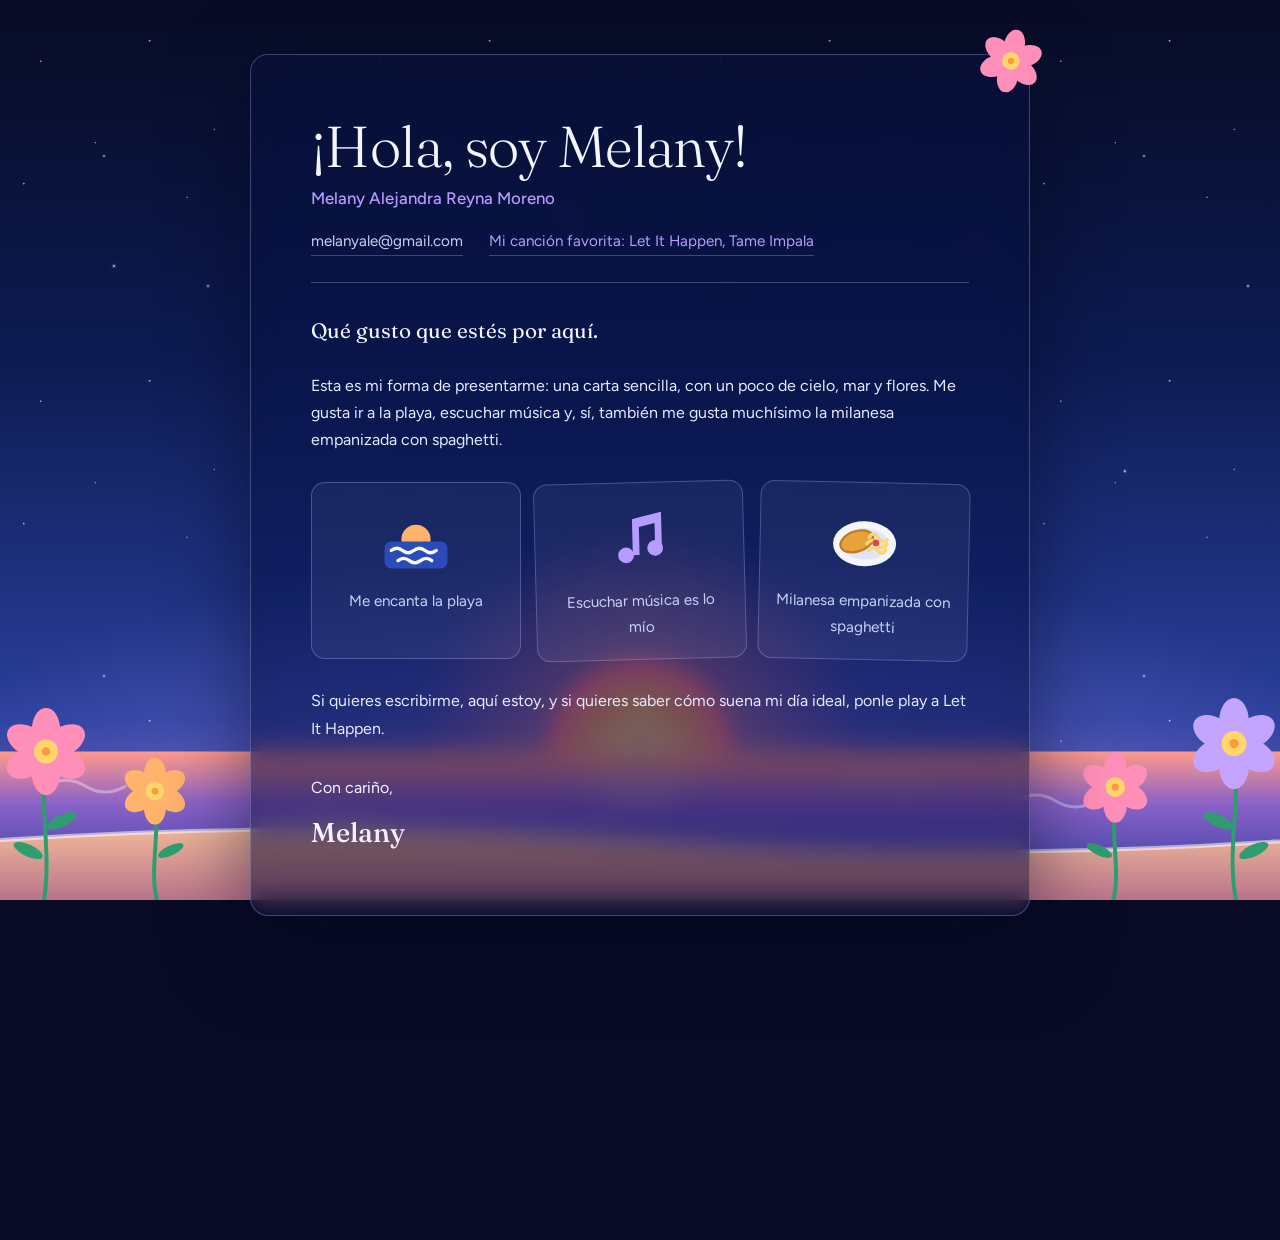
==== commit 37a7d66b: "mi presentacion actualizada" ====
--- a/index.html
+++ b/index.html
@@ -1,116 +1,132 @@
 <!DOCTYPE html>
+<html lang="es">
+<head>
+<meta charset="UTF-8">
+<meta name="viewport" content="width=device-width, initial-scale=1">
+<title>Hola, soy Melany</title>
+<link href="https://fonts.googleapis.com/css2?family=Fraunces:opsz,wght@9..144,300;9..144,500&family=Figtree:wght@400;500;600&display=swap" rel="stylesheet">
+<link rel="stylesheet" href="styles.css">
+</head>
+<body>
+  <div class="stars" aria-hidden="true"></div>
 
-<html lang="es">
+  <!-- Atardecer en la playa con flores -->
+  <svg class="scene" viewBox="0 0 1440 400" preserveAspectRatio="xMidYMax slice" aria-hidden="true">
+    <defs>
+      <symbol id="flor" viewBox="-20 -20 40 40">
+        <g fill="currentColor">
+          <ellipse cx="0" cy="-10" rx="6.5" ry="10"/>
+          <ellipse cx="0" cy="-10" rx="6.5" ry="10" transform="rotate(60)"/>
+          <ellipse cx="0" cy="-10" rx="6.5" ry="10" transform="rotate(120)"/>
+          <ellipse cx="0" cy="-10" rx="6.5" ry="10" transform="rotate(180)"/>
+          <ellipse cx="0" cy="-10" rx="6.5" ry="10" transform="rotate(240)"/>
+          <ellipse cx="0" cy="-10" rx="6.5" ry="10" transform="rotate(300)"/>
+        </g>
+        <circle r="5.5" fill="#ffd66b"/><circle r="2" fill="#ff9a3c"/>
+      </symbol>
+      <radialGradient id="sol" cx="50%" cy="50%" r="50%">
+        <stop offset="0" stop-color="#fff1b8"/><stop offset=".6" stop-color="#ffab7a"/><stop offset="1" stop-color="#ff6f9d"/>
+      </radialGradient>
+      <radialGradient id="brillo" cx="50%" cy="50%" r="50%">
+        <stop offset="0" stop-color="#ffb08a" stop-opacity=".7"/><stop offset="1" stop-color="#ff6f9d" stop-opacity="0"/>
+      </radialGradient>
+      <linearGradient id="mar" x1="0" y1="0" x2="0" y2="1">
+        <stop offset="0" stop-color="#ff9a8a"/><stop offset=".35" stop-color="#8a62c8"/><stop offset="1" stop-color="#27399a"/>
+      </linearGradient>
+      <linearGradient id="arena" x1="0" y1="0" x2="0" y2="1">
+        <stop offset="0" stop-color="#f0b79a"/><stop offset="1" stop-color="#b9748a"/>
+      </linearGradient>
+    </defs>
 
-<head>
-    <meta charset="UTF-8">
-    <meta name="viewport" content="width=device-width, initial-scale=1.0">
+    <circle cx="720" cy="250" r="230" fill="url(#brillo)"/>
+    <g class="bob">
+      <circle cx="720" cy="250" r="92" fill="url(#sol)"/>
+    </g>
+    <rect x="0" y="250" width="1440" height="150" fill="url(#mar)"/>
+    <!-- carita del sol -->
+    <g fill="#7a3a5c" stroke="#7a3a5c" stroke-linecap="round">
+      <circle cx="692" cy="212" r="5" stroke="none"/><circle cx="748" cy="212" r="5" stroke="none"/>
+      <path d="M700 228 Q720 246 740 228" fill="none" stroke-width="4"/>
+    </g>
+    <circle cx="676" cy="228" r="8" fill="#ff7aa0" opacity=".6"/><circle cx="764" cy="228" r="8" fill="#ff7aa0" opacity=".6"/>
+    <!-- reflejo y olas -->
+    <g stroke="#ffe3c4" stroke-width="3" stroke-linecap="round" fill="none" opacity=".7">
+      <path d="M660 268h120"/><path d="M675 284h90"/><path d="M690 300h60"/>
+    </g>
+    <g stroke="#fff" stroke-width="3" stroke-linecap="round" fill="none" opacity=".35">
+      <path d="M120 285q20-12 40 0t40 0"/><path d="M1100 300q20-12 40 0t40 0"/><path d="M380 320q20-12 40 0t40 0"/><path d="M930 276q20-12 40 0t40 0"/>
+    </g>
+    <path d="M0 345 Q360 315 720 340 T1440 335 V400 H0Z" fill="url(#arena)"/>
+    <path d="M0 345 Q360 315 720 340 T1440 335" fill="none" stroke="#fff" stroke-width="4" opacity=".55"/>
 
-```
-<title>Melany Alejandra Reyna Moreno | Perfil</title>
+    <!-- flores izquierda -->
+    <g fill="none" stroke="#2f9e6e" stroke-width="4" stroke-linecap="round">
+      <path d="M120 250 C112 300 126 350 118 400"/><path d="M230 290 C236 330 224 370 232 400"/><path d="M45 310 C52 345 40 375 48 400"/>
+    </g>
+    <g fill="#2f9e6e"><ellipse cx="136" cy="320" rx="16" ry="6" transform="rotate(-25 136 320)"/><ellipse cx="102" cy="350" rx="16" ry="6" transform="rotate(25 102 350)"/><ellipse cx="246" cy="350" rx="14" ry="5" transform="rotate(-25 246 350)"/></g>
+    <use href="#flor" x="76" y="206" width="88" height="88" style="color:#ff8fb8"/>
+    <use href="#flor" x="196" y="256" width="68" height="68" style="color:#ffb36b"/>
+    <use href="#flor" x="20" y="282" width="56" height="56" style="color:#c3a4ff"/>
 
-<link rel="stylesheet" href="styles.css">
-```
+    <!-- flores derecha -->
+    <g fill="none" stroke="#2f9e6e" stroke-width="4" stroke-linecap="round">
+      <path d="M1320 240 C1328 295 1312 350 1322 400"/><path d="M1200 285 C1194 330 1206 370 1198 400"/><path d="M1396 305 C1390 340 1402 375 1394 400"/>
+    </g>
+    <g fill="#2f9e6e"><ellipse cx="1304" cy="320" rx="16" ry="6" transform="rotate(25 1304 320)"/><ellipse cx="1340" cy="350" rx="16" ry="6" transform="rotate(-25 1340 350)"/><ellipse cx="1184" cy="350" rx="14" ry="5" transform="rotate(25 1184 350)"/></g>
+    <use href="#flor" x="1274" y="196" width="92" height="92" style="color:#c3a4ff"/>
+    <use href="#flor" x="1164" y="250" width="72" height="72" style="color:#ff8fb8"/>
+    <use href="#flor" x="1366" y="278" width="58" height="58" style="color:#fff3f0"/>
+  </svg>
 
-</head>
+  <main class="letter">
+    <svg class="corner" viewBox="-20 -20 40 40" aria-hidden="true"><use href="#flor" x="-20" y="-20" width="40" height="40" style="color:#ff8fb8"/></svg>
 
-<body>
+    <header>
+      <h1>¡Hola, soy Melany!</h1>
+      <div class="fullname">Melany Alejandra Reyna Moreno</div>
+      <div class="contact">
+        <a href="mailto:melanyale@gmail.com">melanyale@gmail.com</a>
+        <a class="song" href="https://www.youtube.com/results?search_query=Tame+Impala+Let+It+Happen" target="_blank" rel="noopener">Mi canción favorita: Let It Happen, Tame Impala</a>
+      </div>
+    </header>
 
-```
-<main class="contenedor">
+    <p class="greeting">Qué gusto que estés por aquí.</p>
 
-    <section class="tarjeta">
+    <p>Esta es mi forma de presentarme: una carta sencilla, con un poco de cielo, mar y flores. Me gusta ir a la playa, escuchar música y, sí, también me gusta muchísimo la milanesa empanizada con spaghetti.</p>
 
-        <header class="encabezado">
+    <div class="likes">
+      <div class="like">
+        <svg viewBox="0 0 64 64" aria-hidden="true">
+          <circle cx="32" cy="34" r="13" fill="#ffb36b"/>
+          <rect x="4" y="36" width="56" height="24" rx="6" fill="#2a4bb8"/>
+          <g stroke="#fff" stroke-width="3" stroke-linecap="round" fill="none"><path d="M10 44q5-4 10 0t10 0t10 0t10 0"/><path d="M16 53q5-4 10 0t10 0t10 0"/></g>
+        </svg>
+        <p>Me encanta la playa</p>
+      </div>
+      <div class="like">
+        <svg viewBox="0 0 64 64" aria-hidden="true">
+          <g fill="#b79cff"><circle cx="20" cy="48" r="7"/><circle cx="46" cy="42" r="7"/>
+          <path d="M26 48V16l26-6v32h-6V20l-14 3v25z"/></g>
+        </svg>
+        <p>Escuchar música es lo mío</p>
+      </div>
+      <div class="like">
+        <svg viewBox="0 0 64 64" aria-hidden="true">
+          <ellipse cx="32" cy="38" rx="28" ry="20" fill="#f4f6ff"/><ellipse cx="32" cy="38" rx="21" ry="14" fill="#dfe5fb"/>
+          <ellipse cx="25" cy="36" rx="15" ry="9" transform="rotate(-20 25 36)" fill="#e8a23c" stroke="#c27a1e" stroke-width="2"/>
+          <g fill="none" stroke="#ffd66b" stroke-width="3" stroke-linecap="round"><path d="M36 32q4-6 8 0t8 2"/><path d="M34 38q5-6 9 0t9 0"/><path d="M36 44q4-5 8 0t7-1"/></g>
+          <circle cx="42" cy="37" r="3" fill="#e0453c"/>
+        </svg>
+        <p>Milanesa empanizada con spaghetti</p>
+      </div>
+    </div>
 
-            <div class="iniciales">
-                MR
-            </div>
+    <p>Si quieres escribirme, aquí estoy, y si quieres saber cómo suena mi día ideal, ponle play a Let It Happen.</p>
 
-            <div>
-                <span class="etiqueta">PERFIL PROFESIONAL</span>
-
-                <h1>
-                    Melany Alejandra<br>
-                    <span>Reyna Moreno</span>
-                </h1>
-
-                <p class="profesion">
-                    Desarrollo y Gestión de Software Multiplataforma
-                </p>
-            </div>
-
-        </header>
-
-
-        <div class="linea"></div>
-
-
-        <section class="contenido">
-
-            <h2>Sobre mí</h2>
-
-            <p>
-                Soy estudiante de Desarrollo y Gestión de Software
-                Multiplataforma, interesada en el desarrollo de
-                soluciones tecnológicas y en continuar fortaleciendo
-                mis conocimientos dentro del área de software.
-            </p>
-
-            <p>
-                Tengo interés principalmente en el
-                <strong>desarrollo web, bases de datos y creación
-                de sistemas</strong>, buscando aplicar mis conocimientos
-                en proyectos reales y adquirir nuevas experiencias.
-            </p>
-
-            <p>
-                Me considero una persona responsable, comprometida,
-                organizada y con disposición para aprender, adaptarme
-                a nuevos retos y trabajar en equipo.
-            </p>
-
-
-            <div class="objetivo">
-
-                <span class="numero">01</span>
-
-                <div>
-                    <h3>Mi objetivo</h3>
-
-                    <p>
-                        Continuar desarrollando mis habilidades
-                        profesionales, adquirir experiencia en el
-                        área de tecnología y participar en proyectos
-                        que me permitan crecer tanto académica como
-                        profesionalmente.
-                    </p>
-                </div>
-
-            </div>
-
-        </section>
-
-
-        <footer>
-
-            <span>DESARROLLO DE SOFTWARE</span>
-
-            <span class="punto">•</span>
-
-            <span>TECNOLOGÍA</span>
-
-            <span class="punto">•</span>
-
-            <span>INNOVACIÓN</span>
-
-        </footer>
-
-    </section>
-
-</main>
-```
-
+    <div class="closing">
+      <div>Con cariño,</div>
+      <div class="signature">Melany</div>
+    </div>
+  </main>
 </body>
-
-</html>
+</html>
--- a/styles.css
+++ b/styles.css
@@ -1,101 +1,89 @@
-* {
-    margin: 0;
-    padding: 0;
-    box-sizing: border-box;
+:root {
+  --midnight: #070b24; --deep: #13296e; --sky: #3f7bff;
+  --lilac: #b79cff; --dawn: #ffb89a; --ink: #f3f5ff; --soft: #c9d2f5;
+  --glass: rgba(10,18,56,.55); --line: rgba(190,205,255,.28);
+}
+* { box-sizing: border-box; margin: 0; padding: 0; }
+html { background: var(--midnight); }
+body {
+  min-height: 100vh; font-family: "Figtree", system-ui, sans-serif; color: var(--ink);
+  line-height: 1.7; padding: 6vh 20px 36vh; position: relative; overflow-x: hidden;
+  background:
+    radial-gradient(90% 55% at 50% 100%, rgba(183,156,255,.5), transparent 72%),
+    linear-gradient(180deg, var(--midnight) 0%, #0d1b52 40%, #2a3f9c 80%, #7a5fc4 100%);
+  background-attachment: fixed;
 }
 
-body {
-    font-family: "Segoe UI", Arial, sans-serif;
-    background: linear-gradient(135deg, #0f172a, #1e3a5f);
-    color: #1e293b;
-    min-height: 100vh;
+/* Estrellas */
+.stars, .stars::before, .stars::after { content:""; position:fixed; inset:0; pointer-events:none; z-index:0; }
+.stars {
+  background-image:
+    radial-gradient(1.2px 1.2px at 12% 18%, #fff, transparent), radial-gradient(1px 1px at 28% 42%, #fff, transparent),
+    radial-gradient(1.4px 1.4px at 44% 12%, #fff, transparent), radial-gradient(1px 1px at 63% 38%, #fff, transparent),
+    radial-gradient(1.2px 1.2px at 78% 24%, #fff, transparent), radial-gradient(1px 1px at 91% 22%, #fff, transparent),
+    radial-gradient(1.3px 1.3px at 7% 54%, #fff, transparent), radial-gradient(1px 1px at 55% 58%, #fff, transparent),
+    radial-gradient(1.2px 1.2px at 85% 52%, #fff, transparent);
+  background-size: 340px 340px; opacity: .85;
+}
+.stars::before {
+  background-image:
+    radial-gradient(1.8px 1.8px at 20% 30%, #dfe7ff, transparent), radial-gradient(1.6px 1.6px at 70% 15%, #fff, transparent),
+    radial-gradient(2px 2px at 40% 55%, #e8dcff, transparent), radial-gradient(1.6px 1.6px at 88% 46%, #fff, transparent);
+  background-size: 520px 520px; animation: twinkle 5s ease-in-out infinite;
+}
+.stars::after {
+  background-image:
+    radial-gradient(2.6px 2.6px at 15% 35%, #fff, rgba(255,255,255,.2) 60%, transparent),
+    radial-gradient(3px 3px at 75% 28%, #fff, rgba(255,255,255,.2) 60%, transparent),
+    radial-gradient(2.4px 2.4px at 48% 62%, #fff, rgba(255,255,255,.2) 60%, transparent);
+  background-size: 760px 760px; filter: drop-shadow(0 0 6px rgba(200,215,255,.9));
+  animation: twinkle 7s ease-in-out -2s infinite;
+}
+@keyframes twinkle { 0%,100% { opacity:1; } 50% { opacity:.35; } }
+
+/* Escena del atardecer */
+.scene { position: fixed; left: 0; right: 0; bottom: 0; width: 100%; height: 44vh; z-index: 0; pointer-events: none; }
+.scene .bob { animation: bob 6s ease-in-out infinite; transform-origin: 50% 100%; }
+@keyframes bob { 0%,100% { transform: translateY(0); } 50% { transform: translateY(-6px); } }
+
+/* Carta */
+.letter {
+  position: relative; z-index: 1; max-width: 780px; margin: 0 auto;
+  padding: clamp(28px, 6vw, 60px); background: var(--glass); border: 1px solid var(--line);
+  border-radius: 18px; backdrop-filter: blur(12px) saturate(130%); -webkit-backdrop-filter: blur(12px) saturate(130%);
+  box-shadow: 0 30px 80px rgba(3,6,30,.5);
+}
+.corner { position: absolute; width: 64px; height: 64px; top: -26px; right: -14px; transform: rotate(12deg); }
+header { padding-bottom: 26px; margin-bottom: 30px; border-bottom: 1px solid var(--line); }
+h1 { font-family: "Fraunces", Georgia, serif; font-weight: 300; font-size: clamp(2.4rem, 7vw, 3.6rem); line-height: 1.1; letter-spacing: -.01em; }
+.fullname { margin-top: 6px; color: var(--lilac); font-weight: 500; font-size: 1.05rem; }
+.contact { margin-top: 16px; display: flex; flex-wrap: wrap; gap: 6px 26px; font-size: .95rem; color: var(--soft); }
+.contact a { color: inherit; text-decoration: none; border-bottom: 1px solid var(--line); }
+.contact a:hover, .contact a:focus-visible { color: #fff; border-color: var(--dawn); outline: none; }
+.contact a.song { color: var(--lilac); }
+
+p { margin-bottom: 1.15em; max-width: 68ch; color: #e6ebff; }
+.greeting { font-family: "Fraunces", Georgia, serif; font-size: 1.3rem; color: var(--ink); }
+
+.likes { display: grid; grid-template-columns: repeat(auto-fit, minmax(180px, 1fr)); gap: 14px; margin: 28px 0; }
+.like { padding: 18px 16px; text-align: center; border: 1px solid var(--line); border-radius: 14px; background: rgba(255,255,255,.05); }
+.like svg { width: 72px; height: 72px; margin-bottom: 8px; }
+.like p { margin: 0; font-size: .95rem; color: var(--soft); }
+.like:nth-child(2) { transform: rotate(-1.5deg); }
+.like:nth-child(3) { transform: rotate(1.2deg); }
+
+.closing { margin-top: 32px; }
+.signature {
+  margin-top: 8px; font-family: "Fraunces", Georgia, serif; font-weight: 500; font-size: 1.7rem;
+  background: linear-gradient(90deg, var(--ink), var(--dawn)); -webkit-background-clip: text; background-clip: text; color: transparent;
 }
 
-.contenedor {
-    min-height: 100vh;
-    display: flex;
-    justify-content: center;
-    align-items: center;
-    padding: 30px;
-}
-
-.perfil {
-    width: 100%;
-    max-width: 650px;
-    background: #ffffff;
-    padding: 55px;
-    text-align: center;
-    border-radius: 18px;
-    box-shadow: 0 20px 50px rgba(0, 0, 0, 0.25);
-}
-
-h1 {
-    font-size: 34px;
-    font-weight: 700;
-    color: #0f2742;
-    margin-bottom: 12px;
-}
-
-h2 {
-    font-size: 17px;
-    font-weight: 500;
-    color: #3576a8;
-    margin-bottom: 30px;
-    letter-spacing: 0.5px;
-}
-
-p {
-    color: #64748b;
-    font-size: 16px;
-    line-height: 1.8;
-    margin-bottom: 18px;
-}
-
-a {
-    display: inline-block;
-    margin-top: 15px;
-    padding: 13px 30px;
-
-    background: #173b63;
-    color: #ffffff;
-
-    text-decoration: none;
-    font-size: 15px;
-    font-weight: 600;
-
-    border-radius: 8px;
-
-    transition: all 0.3s ease;
-}
-
-a:hover {
-    background: #3576a8;
-    transform: translateY(-2px);
-    box-shadow: 0 8px 20px rgba(23, 59, 99, 0.25);
-}
-
-
-/* Adaptación para celular */
-
-@media (max-width: 600px) {
-
-    .contenedor {
-        padding: 20px;
-    }
-
-    .perfil {
-        padding: 35px 25px;
-    }
-
-    h1 {
-        font-size: 27px;
-    }
-
-    h2 {
-        font-size: 15px;
-    }
-
-    p {
-        font-size: 15px;
-    }
+@media (prefers-reduced-motion: reduce) { .stars::before, .stars::after, .scene .bob { animation: none; } }
+@media (max-width: 520px) { .like:nth-child(n) { transform: none; } .corner { width: 50px; height: 50px; right: -6px; } }
+@media print {
+  body { background: #fff; color: #111; padding: 0; }
+  .stars, .scene, .corner { display: none; }
+  .letter { background: #fff; border: 0; box-shadow: none; backdrop-filter: none; }
+  h1, .greeting { color: #111; } p, .contact, .contact a, .like p { color: #222; }
+  .fullname, .contact a.song { color: #3a2fa0; } .signature { background: none; color: #111; }
 }
